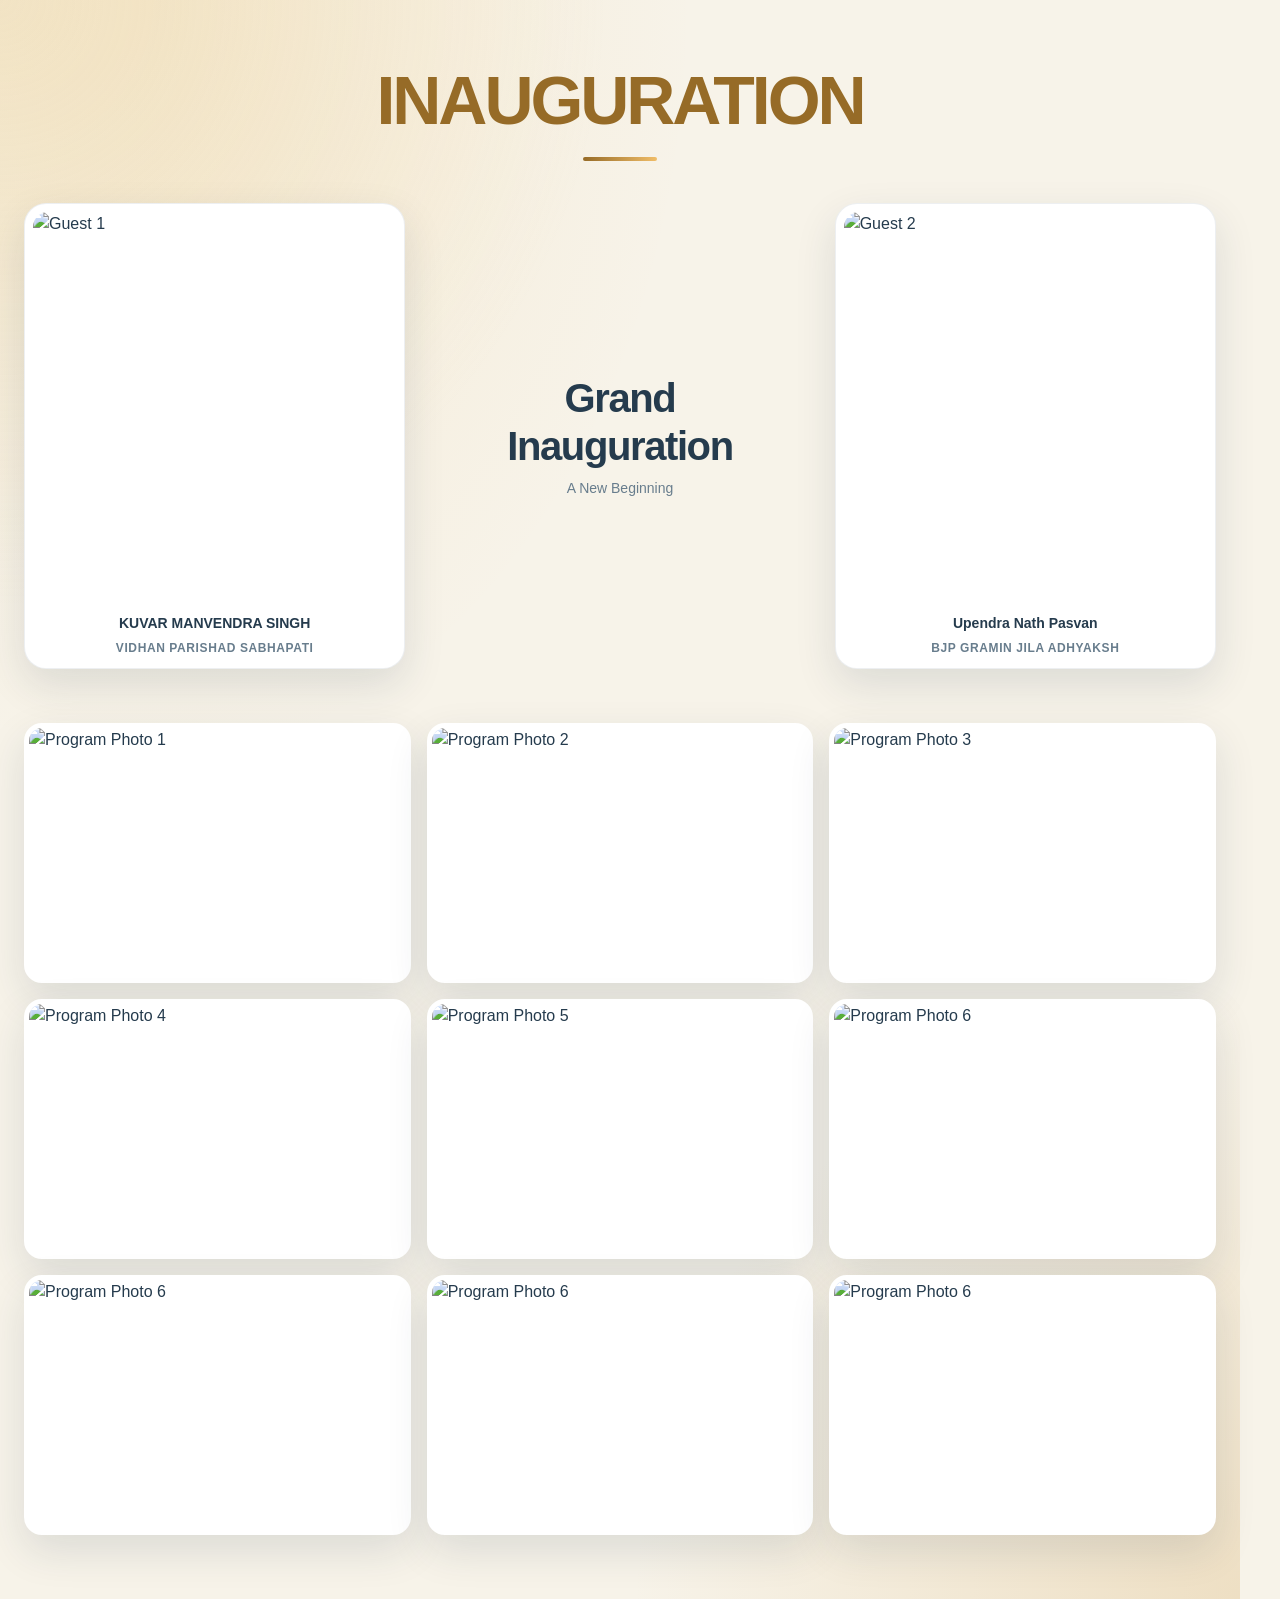
==== inauguration.html @ dfe5485f "Fix nested Git repository" ====
<!DOCTYPE html>
<html lang="en">
<head>
    <meta charset="UTF-8">
    <meta name="viewport" content="width=device-width, initial-scale=1.0">

    <title>Grand Inauguration</title>

    <!-- Bootstrap -->
    <link
        href="https://cdn.jsdelivr.net/npm/bootstrap@5.3.8/dist/css/bootstrap.min.css"
        rel="stylesheet"
    >
    <link rel="stylesheet" href="https://cdn.jsdelivr.net/npm/bootstrap-icons@1.13.1/font/bootstrap-icons.min.css">

    <style>
        * {
            box-sizing: border-box;
        }

        body {
            margin: 0;
            background: #f8f3e8;
            font-family: Georgia, serif;
            color: #5d321d;
        }

        .page {
            min-height: 100vh;
            padding: 30px 20px 45px;
            background:
                radial-gradient(circle at top left, #ead29b55, transparent 30%),
                radial-gradient(circle at bottom right, #d5a85c44, transparent 30%);
        }

        .container-main {
            max-width: 1250px;
            margin: auto;
        }

        /* Heading */
        .heading {
            text-align: center;
            margin-bottom: 30px;
        }

        .heading small {
            font-family: Arial, sans-serif;
            font-size: 13px;
            letter-spacing: 4px;
            color: #a66a27;
        }

        .heading h1 {
            margin: 8px 0 0;
            font-size: clamp(42px, 6vw, 75px);
            font-weight: bold;
            line-height: 1;
            text-transform: uppercase;
        }

        .heading .line {
            width: 80px;
            height: 3px;
            background: #c99b3d;
            margin: 15px auto 0;
        }

        /* Guest Section */
        .guest-box {
            background: #fff;
            padding: 8px;
            border-radius: 18px;
            box-shadow: 0 12px 35px #5d321d20;
            border: 1px solid #dfc88d;
        }

        .guest-box img {
            width: 100%;
            height: 390px;
            object-fit: cover;
            border-radius: 13px;
            display: block;
        }

        .guest-name {
            text-align: center;
            padding: 12px 5px 5px;
            font-family: Arial, sans-serif;
            font-size: 14px;
            font-weight: 600;
        }

        /* Center */
        .center-text {
            text-align: center;
            padding: 20px;
        }

        .center-text h2 {
            font-size: 34px;
            margin-bottom: 8px;
            color: #813d1c;
        }

        .center-text p {
            font-family: Arial, sans-serif;
            font-size: 13px;
            color: #8c6b4a;
            margin: 0;
        }

        /* Gallery */
        .gallery {
            margin-top: 40px;
        }

        .photo {
            height: 250px;
            overflow: hidden;
            border-radius: 15px;
            border: 5px solid #fff;
            box-shadow: 0 8px 25px #5d321d20;
        }

        .photo img {
            width: 100%;
            height: 100%;
            object-fit: cover;
            display: block;
            transition: .4s ease;
        }

        .photo:hover img {
            transform: scale(1.06);
        }

        @media (max-width: 991px) {
            .guest-box img {
                height: 330px;
            }

            .center-text {
                padding: 5px;
            }
        }

        @media (max-width: 575px) {
            .page {
                padding: 20px 12px 30px;
            }

            .guest-box img {
                height: 300px;
            }

            .photo {
                height: 190px;
            }

            .center-text h2 {
                font-size: 28px;
            }
        }
    </style>
    <link rel="stylesheet" href="css/event-pages.css">
</head>

<body class="event-page event-inauguration">

<div class="page">

    <div class="container-main">

        <!-- Small Heading -->
        <div class="heading">

            <h1>Inauguration</h1>

            <div class="line"></div>
        </div>


        <!-- 2 Guest Photos -->
        <div class="row g-4 align-items-center">

            <!-- Guest 1 -->
            <div class="col-lg-4 col-md-5">
                <div class="guest-box">

                    <!-- PHOTO 1 -->
                    <img src="assets/guest-1.jpg" alt="Guest 1">

                    <div class="guest-name">
                            KUVAR MANVENDRA SINGH
                     </div>


                     
                    <div class="guest-name">
                        VIDHAN PARISHAD SABHAPATI
                      </div>
                </div>
            </div>


            <!-- Center Text -->
            <div class="col-lg-4 col-md-2">
                <div class="center-text">

                    <h2>Grand<br>Inauguration</h2>

                    <p>
                        A New Beginning
                    </p>

                </div>
            </div>


            <!-- Guest 2 -->
            <div class="col-lg-4 col-md-5">
                <div class="guest-box">

                    <!-- PHOTO 2 -->
                    <img src="assets/guest-2.jpg" alt="Guest 2">

                    <div class="guest-name">
                        Upendra Nath Pasvan
                    </div>

                    
                    <div class="guest-name">
                        BJP GRAMIN JILA ADHYAKSH
                    </div>

                </div>
            </div>

        </div>


        <!-- 6 Program Photos -->
        <div class="gallery">

            <div class="row g-3">

                <div class="col-6 col-lg-4">
                    <div class="photo">
                        <img src="assets/program-1.jpg" alt="Program Photo 1">
                    </div>
                </div>

                <div class="col-6 col-lg-4">
                    <div class="photo">
                        <img src="assets/program-2.jpg" alt="Program Photo 2">
                    </div>
                </div>

                <div class="col-6 col-lg-4">
                    <div class="photo">
                        <img src="assets/program-3.jpg" alt="Program Photo 3">
                    </div>
                </div>

                <div class="col-6 col-lg-4">
                    <div class="photo">
                        <img src="assets/program-4.jpg" alt="Program Photo 4">
                    </div>
                </div>

                <div class="col-6 col-lg-4">
                    <div class="photo">
                        <img src="assets/program-5.jpg" alt="Program Photo 5">
                    </div>
                </div>

                <div class="col-6 col-lg-4">
                    <div class="photo">
                        <img src="assets/program-6.jpg" alt="Program Photo 6">
                    </div>
                </div>

                 <div class="col-6 col-lg-4">
                    <div class="photo">
                        <img src="assets/program-7.jpg" alt="Program Photo 6">
                    </div>
                </div>

                 <div class="col-6 col-lg-4">
                    <div class="photo">
                        <img src="assets/program-8.jpg" alt="Program Photo 6">
                    </div>
                </div>

                 <div class="col-6 col-lg-4">
                    <div class="photo">
                        <img src="assets/program-9.jpg" alt="Program Photo 6">
                    </div>
                </div>

            </div>

        </div>

    </div>

</div>

</body>
</html>
---- css/event-pages.css ----
.event-page {
    --event-ink: #253b4d;
    --event-muted: #687d8d;
    --event-paper: #f4f7fa;
    --event-accent: #c0842c;
    --event-card: #fff;
    min-height: 100vh;
    color: var(--event-ink);
    background:
        radial-gradient(ellipse at 12% 0%, rgba(232, 168, 56, .13), transparent 34%),
        var(--event-paper);
    font-family: "DM Sans", "Segoe UI", Arial, sans-serif;
}

.event-page.event-swimming {
    --event-accent: #1685a7;
    --event-paper: #eef8fb;
}

.event-page.event-snack {
    --event-accent: #d56832;
    --event-paper: #fff6ef;
}

.event-page.event-inauguration {
    --event-accent: #966b27;
    --event-paper: #f7f3e9;
}

.event-page.event-annual {
    --event-accent: #4467b3;
    --event-paper: #f3f5fb;
}

.event-page .page {
    max-width: 1240px;
    padding: clamp(26px, 5vw, 56px) 24px 64px;
}

.event-page .heading {
    margin-bottom: clamp(26px, 4vw, 42px);
}

.event-page .heading h1,
.event-annual header h1 {
    color: var(--event-accent);
    font-size: clamp(36px, 6vw, 68px);
    font-weight: 800;
    line-height: 1.08;
    letter-spacing: -.045em;
    text-wrap: balance;
}

.event-page .heading p,
.event-annual header p {
    margin-top: 12px;
    color: var(--event-muted);
    font-size: clamp(15px, 2vw, 18px);
}

.event-page .big-photo,
.event-page .photo,
.event-page .guest-box,
.event-page .event-annual .photo {
    overflow: hidden;
    border: 1px solid rgba(28, 54, 76, .08);
    border-radius: 22px;
    background: var(--event-card);
    box-shadow: 0 16px 42px rgba(26, 52, 73, .12);
}

.event-page .big-photo {
    height: clamp(300px, 47vw, 580px);
    border: 6px solid var(--event-card);
}

.event-page .big-photo img,
.event-page .photo img,
.event-page .guest-box img {
    display: block;
    width: 100%;
    height: 100%;
    object-fit: cover;
    transition: transform .45s ease;
}

.event-page .big-photo:hover img,
.event-page .photo:hover img,
.event-page .guest-box:hover img {
    transform: scale(1.035);
}

.event-page .photo {
    height: clamp(170px, 22vw, 260px);
    border: 5px solid var(--event-card);
    border-radius: 18px;
}

.event-page .guest-box {
    padding: 8px;
}

.event-page .guest-box img {
    height: clamp(230px, 32vw, 390px);
    border-radius: 15px;
}

.event-page .guest-name {
    padding: 11px 6px 3px;
    color: var(--event-ink);
    font-size: 14px;
    text-align: center;
}

.event-page .guest-name + .guest-name {
    padding-top: 2px;
    color: var(--event-muted);
    font-size: 12px;
    letter-spacing: .05em;
}

.event-page .heading .line {
    width: 74px;
    height: 4px;
    margin: 20px auto 0;
    border-radius: 999px;
    background: linear-gradient(90deg, var(--event-accent), #f0bd68);
}

.event-page .center-text h2 {
    color: var(--event-ink);
    font-size: clamp(28px, 4vw, 40px);
    font-weight: 700;
    letter-spacing: -.035em;
}

.event-page .center-text p {
    color: var(--event-muted);
    font-size: 14px;
}

.event-page .gallery {
    margin-top: clamp(32px, 5vw, 54px);
}

.event-page .intro {
    margin-bottom: 34px;
}

.event-page .intro h2 {
    color: var(--event-ink);
    font-size: clamp(28px, 4vw, 38px);
    font-weight: 700;
    letter-spacing: -.03em;
}

.event-annual header {
    padding: clamp(38px, 6vw, 68px) 20px;
    background:
        linear-gradient(120deg, rgba(20, 44, 83, .96), rgba(68, 103, 179, .92)),
        radial-gradient(ellipse at 80% 0%, rgba(255, 255, 255, .2), transparent 40%);
}

.event-annual header h1,
.event-annual header p {
    color: #fff;
}

.event-annual .container {
    max-width: 1240px;
    margin: 0 auto;
    padding: 46px 24px 0;
}

.event-annual .gallery {
    gap: 22px;
}

.event-annual .photo {
    padding: 9px;
    border-radius: 18px;
}

.event-annual .photo img {
    height: clamp(190px, 20vw, 250px);
    border-radius: 12px;
}

.event-annual .caption {
    color: var(--event-ink);
}

.event-annual footer {
    margin-top: 56px;
    background: #172d45;
}

@media (max-width: 767.98px) {
    .event-page .page {
        padding: 26px 16px 44px;
    }

    .event-page .big-photo {
        height: 340px;
    }

    .event-page .photo {
        height: 200px;
    }

    .event-page .center-text {
        padding: 14px 8px;
    }

    .event-page .guest-box img {
        height: 300px;
    }

    .event-annual .container {
        padding: 34px 18px 0;
    }

    .event-annual .gallery {
        gap: 16px;
    }
}

@media (max-width: 450px) {
    .event-page .big-photo {
        height: 270px;
    }

    .event-page .photo {
        height: 165px;
    }

    .event-page .guest-box img {
        height: 260px;
    }
}

@media (prefers-reduced-motion: reduce) {
    .event-page *,
    .event-page *::before,
    .event-page *::after {
        scroll-behavior: auto !important;
        animation-duration: .01ms !important;
        transition-duration: .01ms !important;
    }
}
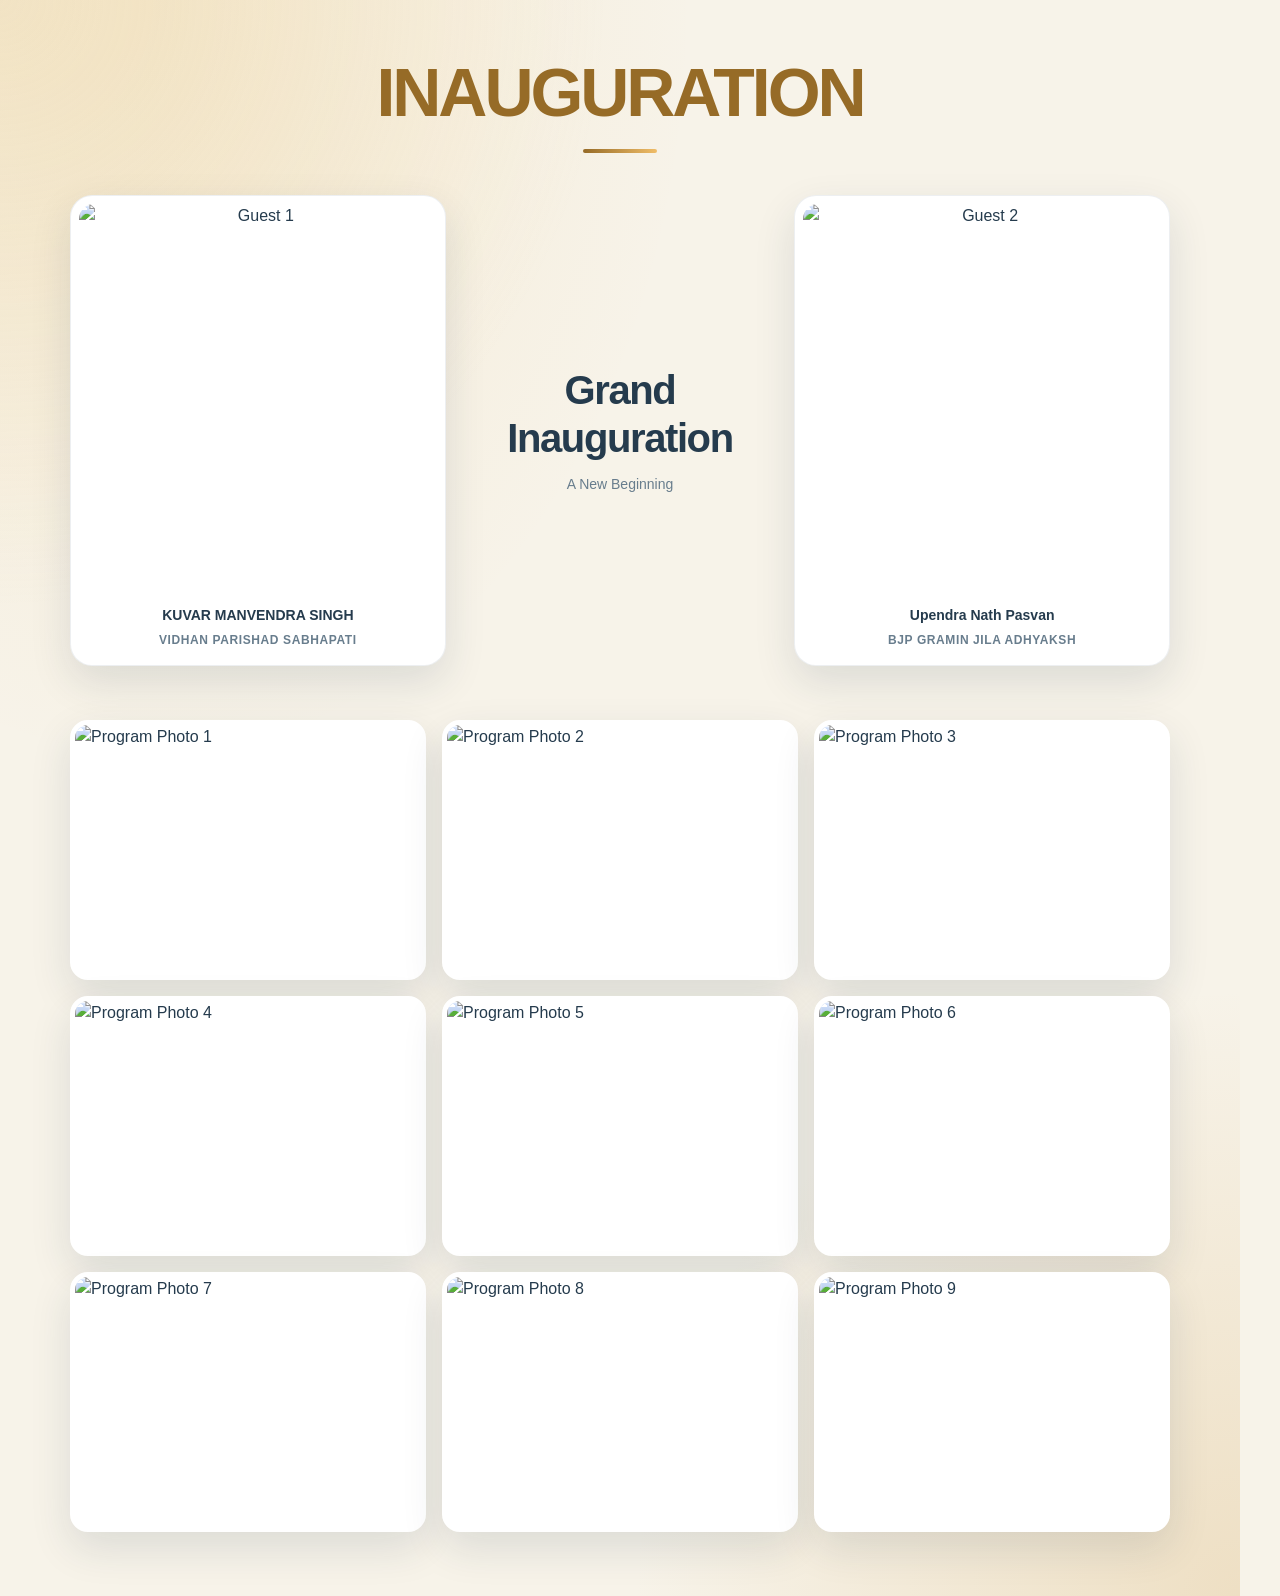
==== commit 4e87f176: "update" ====
--- a/inauguration.html
+++ b/inauguration.html
@@ -1,3 +1,4 @@
+
 <!DOCTYPE html>
 <html lang="en">
 <head>
@@ -11,7 +12,13 @@
         href="https://cdn.jsdelivr.net/npm/bootstrap@5.3.8/dist/css/bootstrap.min.css"
         rel="stylesheet"
     >
-    <link rel="stylesheet" href="https://cdn.jsdelivr.net/npm/bootstrap-icons@1.13.1/font/bootstrap-icons.min.css">
+
+    <link
+        rel="stylesheet"
+        href="https://cdn.jsdelivr.net/npm/bootstrap-icons@1.13.1/font/bootstrap-icons.min.css"
+    >
+
+    <link rel="stylesheet" href="css/event-pages.css">
 
     <style>
         * {
@@ -26,6 +33,7 @@
         }
 
         .page {
+            width: 100%;
             min-height: 100vh;
             padding: 30px 20px 45px;
             background:
@@ -34,29 +42,25 @@
         }
 
         .container-main {
+            width: 100%;
             max-width: 1250px;
-            margin: auto;
-        }
-
-        /* Heading */
+            margin: 0 auto;
+        }
+
+        /* Main Heading */
         .heading {
-            text-align: center;
-            margin-bottom: 30px;
-        }
-
-        .heading small {
-            font-family: Arial, sans-serif;
-            font-size: 13px;
-            letter-spacing: 4px;
-            color: #a66a27;
+            width: 100%;
+            text-align: center;
+            margin: 0 auto 35px;
         }
 
         .heading h1 {
-            margin: 8px 0 0;
-            font-size: clamp(42px, 6vw, 75px);
+            margin: 0;
+            font-size: clamp(36px, 6vw, 75px);
             font-weight: bold;
-            line-height: 1;
+            line-height: 1.1;
             text-transform: uppercase;
+            text-align: center;
         }
 
         .heading .line {
@@ -67,245 +71,375 @@
         }
 
         /* Guest Section */
+        .guest-section {
+            display: grid;
+            grid-template-columns: minmax(0, 1fr) minmax(180px, 0.8fr) minmax(0, 1fr);
+            align-items: center;
+            justify-content: center;
+            gap: 24px;
+            width: 100%;
+            max-width: 1100px;
+            margin: 0 auto;
+        }
+
         .guest-box {
+            width: 100%;
+            max-width: 390px;
+            margin: 0 auto;
+            padding: 8px;
             background: #fff;
-            padding: 8px;
+            border: 1px solid #dfc88d;
             border-radius: 18px;
             box-shadow: 0 12px 35px #5d321d20;
-            border: 1px solid #dfc88d;
+            text-align: center;
         }
 
         .guest-box img {
-            width: 100%;
-            height: 390px;
+            display: block;
+            width: 100%;
+            height: 360px;
             object-fit: cover;
+            object-position: center;
             border-radius: 13px;
-            display: block;
         }
 
         .guest-name {
-            text-align: center;
-            padding: 12px 5px 5px;
+            padding: 12px 5px 3px;
             font-family: Arial, sans-serif;
             font-size: 14px;
             font-weight: 600;
-        }
-
-        /* Center */
+            line-height: 1.5;
+            text-align: center;
+            overflow-wrap: anywhere;
+        }
+
+        .guest-name + .guest-name {
+            padding-top: 3px;
+            padding-bottom: 8px;
+            color: #8c6b4a;
+            font-size: 12px;
+        }
+
+        /* Center Text */
         .center-text {
-            text-align: center;
-            padding: 20px;
+            display: flex;
+            flex-direction: column;
+            justify-content: center;
+            align-items: center;
+            width: 100%;
+            text-align: center;
+            padding: 20px 5px;
         }
 
         .center-text h2 {
-            font-size: 34px;
-            margin-bottom: 8px;
+            margin: 0 0 12px;
             color: #813d1c;
+            font-size: clamp(27px, 3vw, 40px);
+            font-weight: bold;
+            line-height: 1.2;
+            text-align: center;
         }
 
         .center-text p {
+            margin: 0;
+            color: #8c6b4a;
             font-family: Arial, sans-serif;
             font-size: 13px;
-            color: #8c6b4a;
-            margin: 0;
+            text-align: center;
         }
 
         /* Gallery */
         .gallery {
-            margin-top: 40px;
+            width: 100%;
+            max-width: 1100px;
+            margin: 45px auto 0;
+        }
+
+        .gallery .row {
+            justify-content: center;
+            align-items: stretch;
         }
 
         .photo {
+            width: 100%;
             height: 250px;
             overflow: hidden;
+            border: 5px solid #fff;
             border-radius: 15px;
-            border: 5px solid #fff;
             box-shadow: 0 8px 25px #5d321d20;
         }
 
         .photo img {
+            display: block;
             width: 100%;
             height: 100%;
             object-fit: cover;
-            display: block;
-            transition: .4s ease;
+            object-position: center;
+            transition: transform 0.4s ease;
         }
 
         .photo:hover img {
-            transform: scale(1.06);
-        }
-
+            transform: scale(1.05);
+        }
+
+        /* Moderate Entrance Animation */
+        @keyframes fadeUp {
+            from {
+                opacity: 0;
+                transform: translateY(15px);
+            }
+            to {
+                opacity: 1;
+                transform: translateY(0);
+            }
+        }
+
+        .heading,
+        .guest-box,
+        .center-text,
+        .gallery {
+            animation: fadeUp 0.65s ease both;
+        }
+
+        .guest-box:nth-child(1) {
+            animation-delay: 0.1s;
+        }
+
+        .center-text {
+            animation-delay: 0.2s;
+        }
+
+        .guest-box:nth-child(3) {
+            animation-delay: 0.3s;
+        }
+
+        @media (prefers-reduced-motion: reduce) {
+            *,
+            *::before,
+            *::after {
+                animation-duration: 0.01ms !important;
+                animation-iteration-count: 1 !important;
+                scroll-behavior: auto !important;
+                transition-duration: 0.01ms !important;
+            }
+        }
+
+        /* Tablet */
         @media (max-width: 991px) {
+            .page {
+                padding: 25px 18px 35px;
+            }
+
+            .guest-section {
+                grid-template-columns: minmax(0, 1fr) minmax(140px, 0.7fr) minmax(0, 1fr);
+                gap: 14px;
+            }
+
             .guest-box img {
-                height: 330px;
+                height: 290px;
+            }
+
+            .guest-name {
+                font-size: 12px;
+            }
+
+            .guest-name + .guest-name {
+                font-size: 11px;
+            }
+
+            .photo {
+                height: 220px;
+            }
+        }
+
+        /* Mobile */
+        @media (max-width: 767px) {
+            .page {
+                padding: 22px 14px 30px;
+            }
+
+            .heading {
+                margin-bottom: 28px;
+            }
+
+            .guest-section {
+                grid-template-columns: minmax(0, 1fr);
+                gap: 22px;
+            }
+
+            .guest-box {
+                max-width: 420px;
+            }
+
+            .guest-box img {
+                height: 320px;
             }
 
             .center-text {
-                padding: 5px;
-            }
-        }
-
-        @media (max-width: 575px) {
+                padding: 8px 0;
+            }
+
+            .center-text h2 {
+                font-size: 32px;
+            }
+
+            .gallery {
+                margin-top: 32px;
+            }
+
+            .gallery .row {
+                --bs-gutter-x: 12px;
+                --bs-gutter-y: 12px;
+            }
+
+            .photo {
+                height: 200px;
+                border-width: 4px;
+            }
+        }
+
+        /* Small Mobile */
+        @media (max-width: 400px) {
             .page {
-                padding: 20px 12px 30px;
+                padding: 20px 10px 25px;
+            }
+
+            .heading h1 {
+                font-size: 34px;
             }
 
             .guest-box img {
-                height: 300px;
-            }
-
-            .photo {
-                height: 190px;
+                height: 270px;
+            }
+
+            .guest-name {
+                font-size: 12px;
             }
 
             .center-text h2 {
                 font-size: 28px;
             }
+
+            .photo {
+                height: 155px;
+                border-width: 3px;
+                border-radius: 10px;
+            }
         }
     </style>
-    <link rel="stylesheet" href="css/event-pages.css">
 </head>
 
 <body class="event-page event-inauguration">
 
 <div class="page">
-
-    <div class="container-main">
-
-        <!-- Small Heading -->
-        <div class="heading">
-
+    <main class="container-main">
+
+        <!-- Main Heading -->
+        <header class="heading">
             <h1>Inauguration</h1>
-
             <div class="line"></div>
-        </div>
-
-
-        <!-- 2 Guest Photos -->
-        <div class="row g-4 align-items-center">
+        </header>
+
+        <!-- Centered Guest Section -->
+        <section class="guest-section">
 
             <!-- Guest 1 -->
-            <div class="col-lg-4 col-md-5">
-                <div class="guest-box">
-
-                    <!-- PHOTO 1 -->
-                    <img src="assets/guest-1.jpg" alt="Guest 1">
-
-                    <div class="guest-name">
-                            KUVAR MANVENDRA SINGH
-                     </div>
-
-
-                     
-                    <div class="guest-name">
-                        VIDHAN PARISHAD SABHAPATI
-                      </div>
+            <div class="guest-box">
+                <img src="assets/guest-1.jpg" alt="Guest 1">
+
+                <div class="guest-name">
+                    KUVAR MANVENDRA SINGH
+                </div>
+
+                <div class="guest-name">
+                    VIDHAN PARISHAD SABHAPATI
                 </div>
             </div>
 
-
             <!-- Center Text -->
-            <div class="col-lg-4 col-md-2">
-                <div class="center-text">
-
-                    <h2>Grand<br>Inauguration</h2>
-
-                    <p>
-                        A New Beginning
-                    </p>
-
-                </div>
+            <div class="center-text">
+                <h2>Grand<br>Inauguration</h2>
+                <p>A New Beginning</p>
             </div>
 
-
             <!-- Guest 2 -->
-            <div class="col-lg-4 col-md-5">
-                <div class="guest-box">
-
-                    <!-- PHOTO 2 -->
-                    <img src="assets/guest-2.jpg" alt="Guest 2">
-
-                    <div class="guest-name">
-                        Upendra Nath Pasvan
-                    </div>
-
-                    
-                    <div class="guest-name">
-                        BJP GRAMIN JILA ADHYAKSH
-                    </div>
-
+            <div class="guest-box">
+                <img src="assets/guest-2.jpg" alt="Guest 2">
+
+                <div class="guest-name">
+                    Upendra Nath Pasvan
+                </div>
+
+                <div class="guest-name">
+                    BJP GRAMIN JILA ADHYAKSH
                 </div>
             </div>
 
-        </div>
-
-
-        <!-- 6 Program Photos -->
-        <div class="gallery">
-
+        </section>
+
+        <!-- Program Photo Gallery -->
+        <section class="gallery">
             <div class="row g-3">
 
                 <div class="col-6 col-lg-4">
                     <div class="photo">
-                        <img src="assets/program-1.jpg" alt="Program Photo 1">
-                    </div>
-                </div>
-
-                <div class="col-6 col-lg-4">
-                    <div class="photo">
-                        <img src="assets/program-2.jpg" alt="Program Photo 2">
-                    </div>
-                </div>
-
-                <div class="col-6 col-lg-4">
-                    <div class="photo">
-                        <img src="assets/program-3.jpg" alt="Program Photo 3">
-                    </div>
-                </div>
-
-                <div class="col-6 col-lg-4">
-                    <div class="photo">
-                        <img src="assets/program-4.jpg" alt="Program Photo 4">
-                    </div>
-                </div>
-
-                <div class="col-6 col-lg-4">
-                    <div class="photo">
-                        <img src="assets/program-5.jpg" alt="Program Photo 5">
-                    </div>
-                </div>
-
-                <div class="col-6 col-lg-4">
-                    <div class="photo">
-                        <img src="assets/program-6.jpg" alt="Program Photo 6">
-                    </div>
-                </div>
-
-                 <div class="col-6 col-lg-4">
-                    <div class="photo">
-                        <img src="assets/program-7.jpg" alt="Program Photo 6">
-                    </div>
-                </div>
-
-                 <div class="col-6 col-lg-4">
-                    <div class="photo">
-                        <img src="assets/program-8.jpg" alt="Program Photo 6">
-                    </div>
-                </div>
-
-                 <div class="col-6 col-lg-4">
-                    <div class="photo">
-                        <img src="assets/program-9.jpg" alt="Program Photo 6">
+                        <img src="assets/program-1.jpg" alt="Program Photo 1" loading="lazy">
+                    </div>
+                </div>
+
+                <div class="col-6 col-lg-4">
+                    <div class="photo">
+                        <img src="assets/program-2.jpg" alt="Program Photo 2" loading="lazy">
+                    </div>
+                </div>
+
+                <div class="col-6 col-lg-4">
+                    <div class="photo">
+                        <img src="assets/program-3.jpg" alt="Program Photo 3" loading="lazy">
+                    </div>
+                </div>
+
+                <div class="col-6 col-lg-4">
+                    <div class="photo">
+                        <img src="assets/program-4.jpg" alt="Program Photo 4" loading="lazy">
+                    </div>
+                </div>
+
+                <div class="col-6 col-lg-4">
+                    <div class="photo">
+                        <img src="assets/program-5.jpg" alt="Program Photo 5" loading="lazy">
+                    </div>
+                </div>
+
+                <div class="col-6 col-lg-4">
+                    <div class="photo">
+                        <img src="assets/program-6.jpg" alt="Program Photo 6" loading="lazy">
+                    </div>
+                </div>
+
+                <div class="col-6 col-lg-4">
+                    <div class="photo">
+                        <img src="assets/program-7.jpg" alt="Program Photo 7" loading="lazy">
+                    </div>
+                </div>
+
+                <div class="col-6 col-lg-4">
+                    <div class="photo">
+                        <img src="assets/program-8.jpg" alt="Program Photo 8" loading="lazy">
+                    </div>
+                </div>
+
+                <div class="col-6 col-lg-4">
+                    <div class="photo">
+                        <img src="assets/program-9.jpg" alt="Program Photo 9" loading="lazy">
                     </div>
                 </div>
 
             </div>
-
-        </div>
-
-    </div>
-
+        </section>
+
+    </main>
 </div>
 
 </body>
-</html>+</html>
--- a/css/event-pages.css
+++ b/css/event-pages.css
@@ -154,6 +154,45 @@
     letter-spacing: -.03em;
 }
 
+.event-page .heading,
+.event-page .big-photo,
+.event-page .row > [class*="col-"],
+.event-annual .photo {
+    animation: event-enter .55s cubic-bezier(.2, .7, .25, 1) both;
+}
+
+.event-page .row > [class*="col-"]:nth-child(2),
+.event-annual .photo:nth-child(2) {
+    animation-delay: 60ms;
+}
+
+.event-page .row > [class*="col-"]:nth-child(3),
+.event-annual .photo:nth-child(3) {
+    animation-delay: 120ms;
+}
+
+.event-page .row > [class*="col-"]:nth-child(4),
+.event-annual .photo:nth-child(4) {
+    animation-delay: 180ms;
+}
+
+.event-page .row > [class*="col-"]:nth-child(n + 5),
+.event-annual .photo:nth-child(n + 5) {
+    animation-delay: 220ms;
+}
+
+@keyframes event-enter {
+    from {
+        opacity: 0;
+        transform: translateY(12px);
+    }
+
+    to {
+        opacity: 1;
+        transform: translateY(0);
+    }
+}
+
 .event-annual header {
     padding: clamp(38px, 6vw, 68px) 20px;
     background:
@@ -247,4 +286,11 @@
         animation-duration: .01ms !important;
         transition-duration: .01ms !important;
     }
-}
+
+    .event-page .heading,
+    .event-page .big-photo,
+    .event-page .row > [class*="col-"],
+    .event-annual .photo {
+        animation: none;
+    }
+}
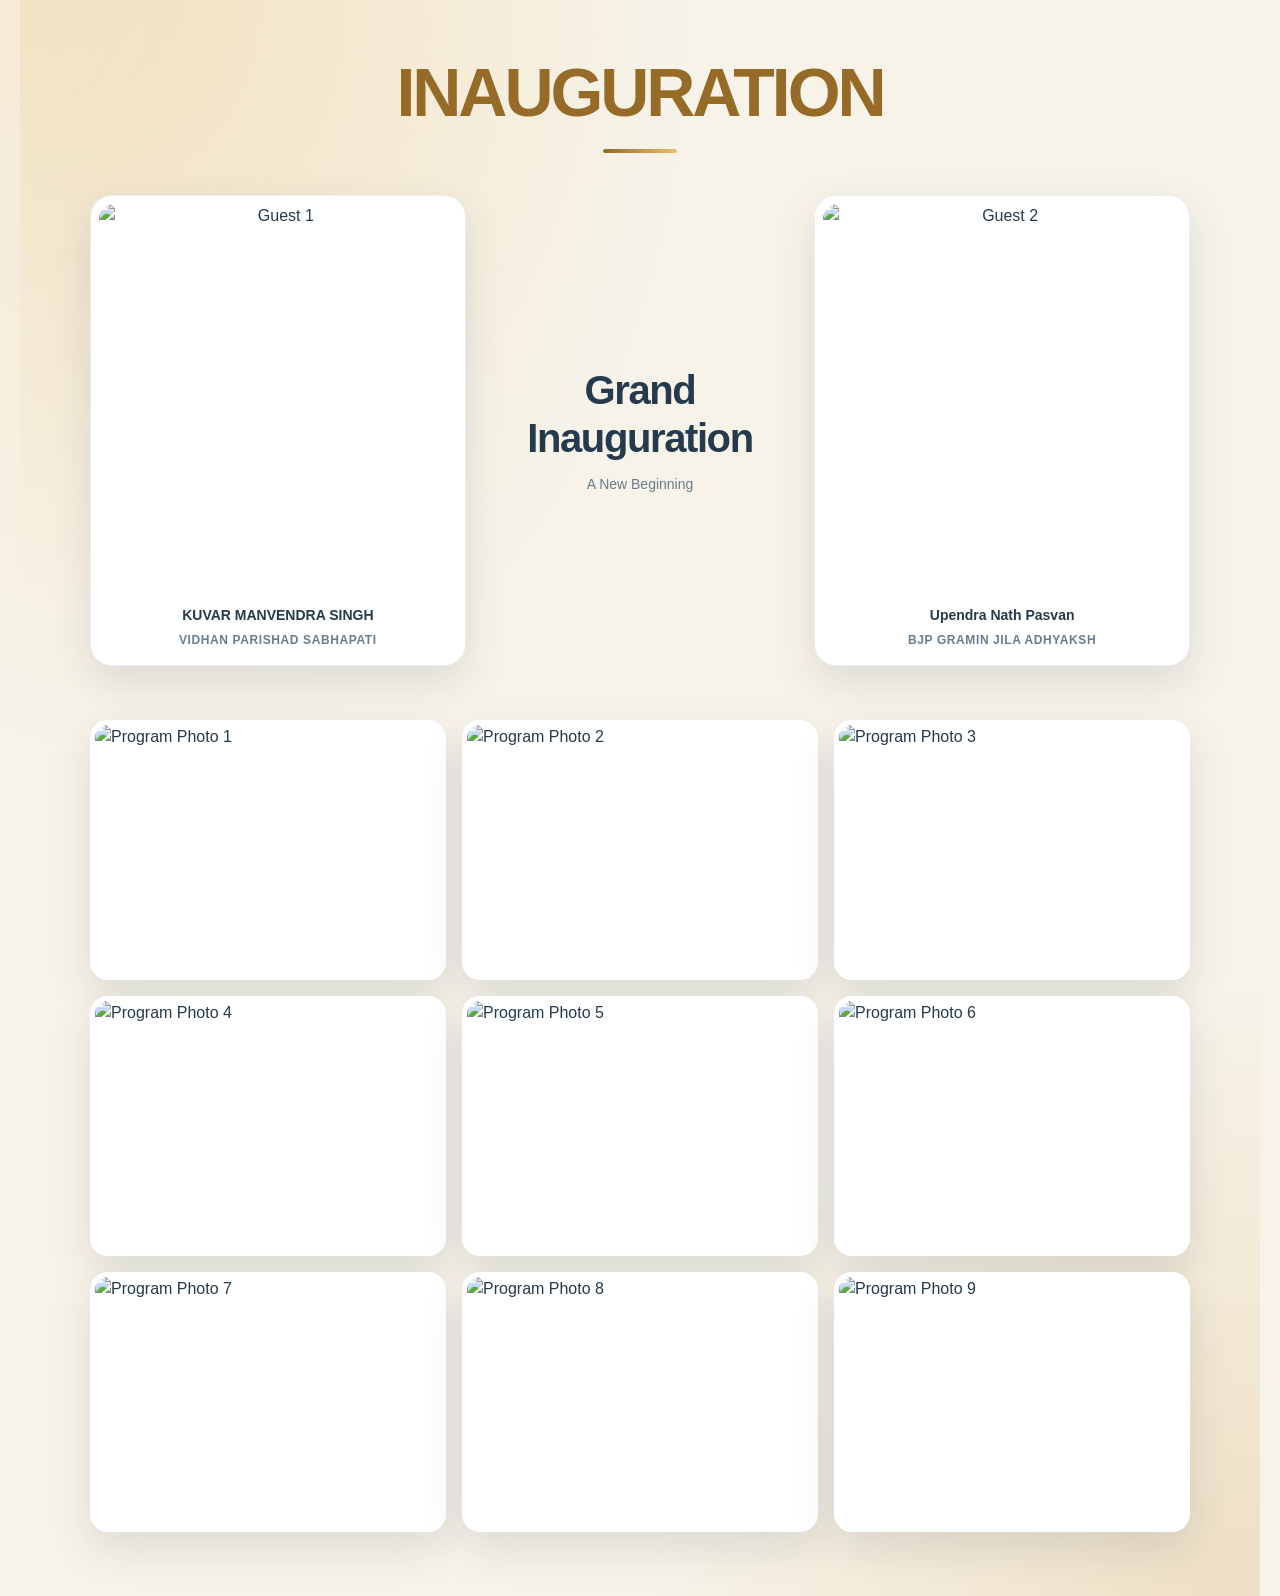
==== commit 58ac462a: "update" ====
--- a/inauguration.html
+++ b/inauguration.html
@@ -326,6 +326,47 @@
                 border-radius: 10px;
             }
         }
+
+        html,
+body {
+    width: 100%;
+    min-height: 100%;
+    margin: 0 !important;
+    padding: 0 !important;
+}
+
+body.event-page {
+    display: block !important;
+    width: 100% !important;
+    min-height: 100vh;
+}
+
+.page {
+    width: 100% !important;
+    min-height: 100vh;
+    margin: 0 auto !important;
+}
+
+.container-main {
+    width: 100% !important;
+    max-width: 1250px !important;
+    margin: 0 auto !important;
+    position: relative;
+    left: auto !important;
+    right: auto !important;
+    transform: none !important;
+}
+
+.guest-section,
+.gallery,
+.heading {
+    margin-left: auto !important;
+    margin-right: auto !important;
+}
+
+img {
+    max-width: 100%;
+}
     </style>
 </head>
 
